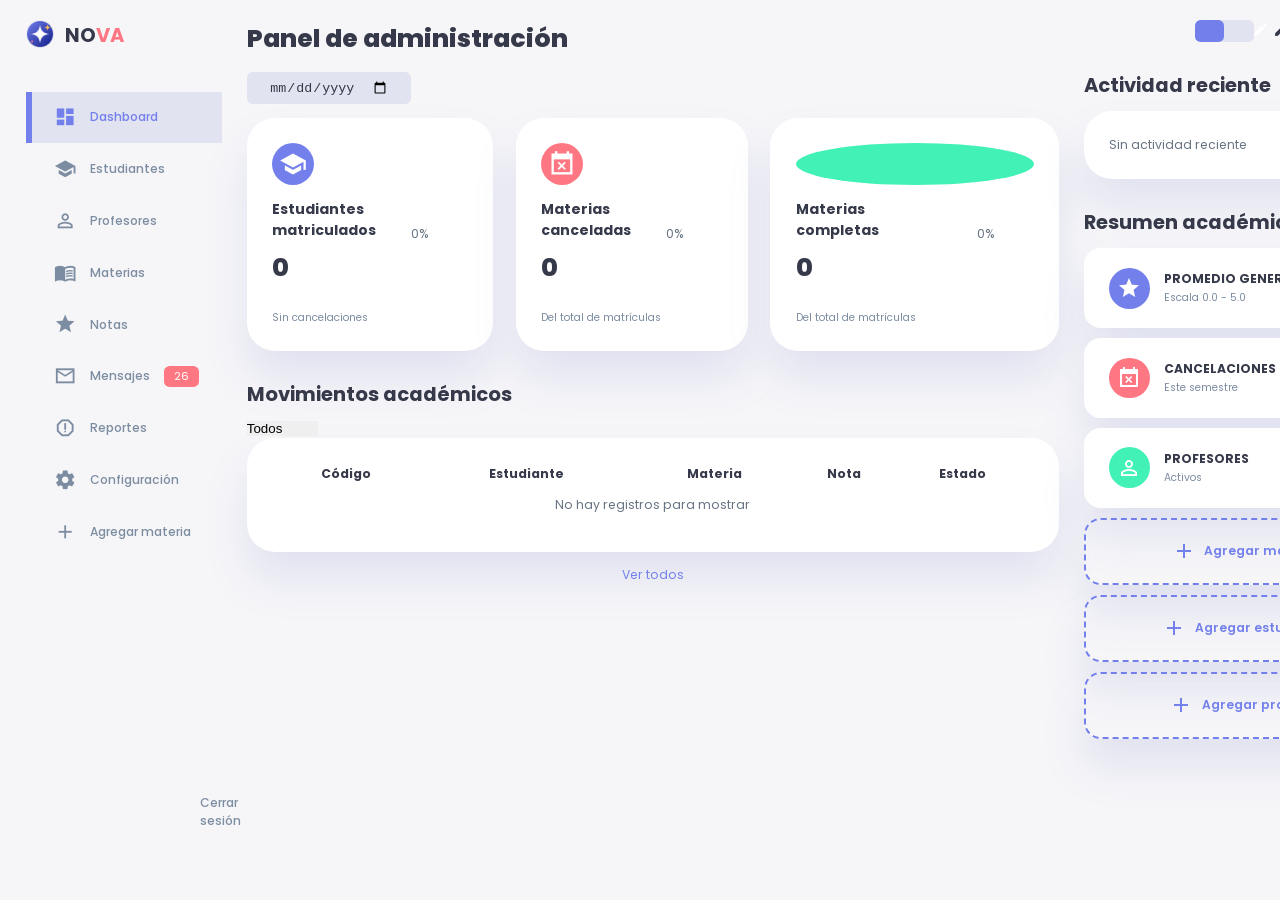
==== Vistas/admin/db.admin.html @ d9df2c99 "Primer commit del proyecto" ====
<!DOCTYPE html>
<html lang="en">
<head>
  <meta charset="UTF-8">
  <meta name="viewport" content="width=device-width, initial-scale=1.0">
  <title>Colegio Nova | Panel de administración</title>

  <link href="https://fonts.googleapis.com/icon?family=Material+Icons+Sharp" rel="stylesheet" />
  <link rel="stylesheet" href="../../css/style.dashboard.css" />
  

</head>
<body>
  <div class="container">
    <aside>
      <div class="top">
        <div class="logo">
          <img src="../../img/img.dashboard/icono-nova.png" alt="Logo Colegio Nova" />
          <h2>NO<span class="danger">VA</span></h2>
        </div>
        <div class="close" id="close-btn">
          <span class="material-icons-sharp"> close </span>
        </div>
      </div>

      <div class="sidebar">
        <a href="#" class="active">
          <span class="material-icons-sharp"> dashboard </span>
          <h3>Dashboard</h3>
        </a>
        <a href="#">
          <span class="material-icons-sharp"> school </span>
          <h3>Estudiantes</h3>
        </a>
        <a href="#">
          <span class="material-icons-sharp"> person_outline </span>
          <h3>Profesores</h3>
        </a>
        <a href="#">
          <span class="material-icons-sharp"> menu_book </span>
          <h3>Materias</h3>
        </a>
        <a href="#">
          <span class="material-icons-sharp"> grade </span>
          <h3>Notas</h3>
        </a>
        <a href="#">
          <span class="material-icons-sharp"> mail_outline </span>
          <h3>Mensajes</h3>
          <span class="message-count">26</span>
        </a>
        <a href="#">
          <span class="material-icons-sharp"> report_gmailerrorred </span>
          <h3>Reportes</h3>
        </a>
        <a href="#">
          <span class="material-icons-sharp"> settings </span>
          <h3>Configuración</h3>
        </a>
        <a href="#">
          <span class="material-icons-sharp"> add </span>
          <h3>Agregar materia</h3>
        </a>
        <a href="#">
          <span class="material-icons-sharp"> logout </span>
          <h3>Cerrar sesión</h3>
        </a>
      </div>
    </aside>

    <main>
      <h1>Panel de administración</h1>

      <div class="date">
        <input type="date" />
      </div>

      <div class="insights">
        <!-- ESTUDIANTES MATRICULADOS -->
        <div class="sales">
          <span class="material-icons-sharp"> school </span>
          <div class="middle">
            <div class="left">
              <h3>Estudiantes matriculados</h3>
              <h1 id="total-estudiantes">0</h1>
            </div>
            <div class="progress">
              <svg>
                <circle cx="38" cy="38" r="36"></circle>
              </svg>
              <div class="number">
                <p id="pct-estudiantes">0%</p>
              </div>
            </div>
          </div>
          <small class="text-muted" id="small-estudiantes"> Sin cancelaciones </small>
        </div>

        <!-- MATERIAS CANCELADAS -->
        <div class="expenses">
          <span class="material-icons-sharp"> event_busy </span>
          <div class="middle">
            <div class="left">
              <h3>Materias canceladas</h3>
              <h1 id="total-canceladas">0</h1>
            </div>
            <div class="progress">
              <svg>
                <circle cx="38" cy="38" r="36"></circle>
              </svg>
              <div class="number">
                <p id="pct-canceladas">0%</p>
              </div>
            </div>
          </div>
          <small class="text-muted"> Del total de matrículas </small>
        </div>

        <!-- MATERIAS COMPLETAS -->
        <div class="income">
          <span class="material-icons-sharp"> task_alt </span>
          <div class="middle">
            <div class="left">
              <h3>Materias completas</h3>
              <h1 id="total-completas">0</h1>
            </div>
            <div class="progress">
              <svg>
                <circle cx="38" cy="38" r="36"></circle>
              </svg>
              <div class="number">
                <p id="pct-completas">0%</p>
              </div>
            </div>
          </div>
          <small class="text-muted"> Del total de matrículas </small>
        </div>
      </div>

      <div class="recent-orders">
        <div class="encabezado-tabla">
          <h2>Movimientos académicos</h2>
          <select id="filtro-estado" class="filtro-estado">
            <option value="Todos">Todos</option>
            <option value="Cancelada">Canceladas</option>
            <option value="Completa">Completas</option>
            <option value="En curso">En curso</option>
          </select>
        </div>
        <table id="recent-orders--table">
          <thead>
            <tr>
              <th>Código</th>
              <th>Estudiante</th>
              <th>Materia</th>
              <th>Nota</th>
              <th>Estado</th>
              <th></th>
            </tr>
          </thead>
          <tbody id="tabla-registros"></tbody>
        </table>
        <a href="#">Ver todos</a>
      </div>
    </main>

    <div class="right">
      <div class="top">
        <button id="menu-btn">
          <span class="material-icons-sharp"> menu </span>
        </button>
        <div class="theme-toggler">
          <span class="material-icons-sharp active"> light_mode </span>
          <span class="material-icons-sharp"> dark_mode </span>
        </div>
        <div class="profile">
          <div class="info">
            <p>Hola, <b>Admin</b></p>
            <small class="text-muted">Administrador</small>
          </div>
          <div class="avatar">AD</div>
        </div>
      </div>

      <div class="recent-updates">
        <h2>Actividad reciente</h2>
        <!-- JS: db.admin.js -->
      </div>

      <div class="sales-analytics">
        <h2>Resumen académico</h2>
        <div id="analytics">
          <!-- JS: db.admin.js -->
        </div>
        <div class="item add-product">
          <div>
            <span class="material-icons-sharp"> add </span>
            <h3>Agregar materia</h3>
          </div>
        </div>
        <div class="item add-product">
          <div>
            <span class="material-icons-sharp"> add </span>
            <h3>Agregar estudiante</h3>
          </div>
        </div>
        <div class="item add-product">
          <div>
            <span class="material-icons-sharp"> add </span>
            <h3>Agregar profesor</h3>
          </div>
        </div>
      </div>
    </div>
  </div>

  <script src="../../js/db.admin.js"></script>
</body>
</html>
---- css/style.dashboard.css ----
/* DECLARATIONS */
@import url("https://fonts.googleapis.com/css2?family=Poppins:wght@300;400;500;600;700;800&display=swap");

/* ROOT VARIABLES */
:root {
  --color-primary: #7380ec;
  --color-danger: #ff7782;
  --color-success: #41f1b6;
  --color-warning: #ffbb55;
  --color-white: #fff;
  --color-info-dark: #7d8da1;
  --color-info-light: #dce1eb;
  --color-dark: #363949;
  --color-light: rgba(132, 139, 200, 0.18);
  --color-primary-variant: #111e88;
  --color-dark-variant: #677483;
  --color-background: #f6f6f9;

  --card-border-radius: 2rem;
  --border-radius-1: 0.4rem;
  --border-radius-2: 0.8rem;
  --border-radius-3: 1.2rem;

  --card-padding: 1.8rem;
  --padding-1: 1.2rem;

  --box-shadow: 0 2rem 3rem var(--color-light);
}

/* DARK THEME VARIABLES */
.dark-theme-variables {
  --color-background: #181a1e;
  --color-white: #202528;
  --color-dark: #edeffd;
  --color-dark-variant: #a3bdcc;
  --color-light: rgba(0, 0, 0, 0.4);
  --box-shadow: 0 2rem 3rem var(--color-light);
}

/* STYLES */
* {
  margin: 0;
  padding: 0;
  outline: 0;
  appearance: none;
  border: 0;
  text-decoration: none;
  list-style: none;
  box-sizing: border-box;
}
html {
  font-size: 14px;
}
body {
  width: 100vw;
  height: 100vh;
  font-family: poppins, sans-serif;
  font-size: 0.88rem;
  background: var(--color-background);
  user-select: none;
  overflow-x: hidden;
  color: var(--color-dark);
}
.container {
  display: grid;
  width: 96%;
  margin: 0 auto;
  gap: 1.8rem;
  grid-template-columns: 14rem auto 23rem;
}
a {
  color: var(--color-dark);
}
img {
  display: block;
  width: 100%;
}
h1 {
  font-weight: 800;
  font-size: 1.8rem;
}
h2 {
  font-size: 1.4rem;
}
h3 {
  font-size: 0.87rem;
}
h4 {
  font-size: 0.8rem;
}
h5 {
  font-family: 0.77rem;
}
small {
  font-size: 0.75rem;
}
.profile-photo {
  width: 2.8rem;
  height: 2.8rem;
  border-radius: 50%;
  overflow: hidden;
}
.text-muted {
  color: var(--color-info-dark);
}
p {
  color: var(--color-dark-variant);
}
b {
  color: var(--color-dark);
}
.primary {
  color: var(--color-primary);
}
.danger {
  color: var(--color-danger);
}
.success {
  color: var(--color-success);
}
.warning {
  color: var(--color-warning);
}

/* START ASIDE */
aside {
  height: 100vh;
}
aside .top {
  display: flex;
  align-items: center;
  justify-content: space-between;
  margin-top: 1.4rem;
}
aside .logo {
  display: flex;
  gap: 0.8rem;
}
aside .logo img {
  width: 2rem;
  height: 2rem;
}
aside .close {
  display: none;
}

/* START SIDEBAR */
aside .sidebar {
  display: flex;
  flex-direction: column;
  height: 86vh;
  position: relative;
  top: 3rem;
}
aside h3 {
  font-weight: 500;
}
aside .sidebar a {
  display: flex;
  color: var(--color-info-dark);
  margin-left: 2rem;
  gap: 1rem;
  align-items: center;
  position: relative;
  height: 3.7rem;
  transition: all 300ms ease;
}
aside .sidebar a span {
  font-size: 1.6rem;
  transition: all 300ms ease;
}
aside .sidebar a:last-child {
  position: absolute;
  bottom: 2rem;
  width: 100%;
}
aside .sidebar a.active {
  background: var(--color-light);
  color: var(--color-primary);
  margin-left: 0;
}
aside .sidebar a.active:before {
  content: "";
  width: 6px;
  height: 100%;
  background: var(--color-primary);
}
aside .sidebar a.active span {
  color: var(--color-primary);
  margin-left: calc(1rem - 6px);
}
aside .sidebar a:hover {
  color: var(--color-primary);
}
aside .sidebar a:hover span {
  margin-left: 1rem;
}
aside .sidebar .message-count {
  background: var(--color-danger);
  color: var(--color-white);
  padding: 2px 10px;
  font-size: 11px;
  border-radius: var(--border-radius-1);
}
/* END SIDEBAR */
/* END ASIDE */

/* START MAIN */
main {
  margin-top: 1.4rem;
}

/* START DATE INPUT */
main .date {
  display: inline-block;
  background: var(--color-light);
  border-radius: var(--border-radius-1);
  margin-top: 1rem;
  padding: 0.5rem 1.6rem;
}
main .date input[type="date"] {
  background: transparent;
  color: var(--color-dark);
}
/* END DATE INPUT */

/* START INSIGHTS */
main .insights {
  display: grid;
  grid-template-columns: repeat(3, 1fr);
  gap: 1.6rem;
}
main .insights > div {
  background: var(--color-white);
  padding: var(--card-padding);
  border-radius: var(--card-border-radius);
  margin-top: 1rem;
  box-shadow: var(--box-shadow);
  transition: all 300ms ease;
}
main .insights > div:hover {
  cursor: pointer;
  box-shadow: none;
}
main .insights > div span {
  background: var(--color-primary);
  padding: 0.5rem;
  border-radius: 50%;
  color: var(--color-white);
  font-size: 2rem;
}
main .insights > div.expenses span {
  background: var(--color-danger);
}
main .insights > div.income span {
  background: var(--color-success);
}
main .insights > div .middle {
  display: flex;
  align-items: center;
  justify-content: space-between;
}
main .insights h3 {
  margin: 1rem 0 0.6rem;
  font-size: 1rem;
}
main .insights .progress {
  position: relative;
  width: 92px;
  height: 92px;
  border-radius: 50%;
}
main .insights svg {
  width: 7rem;
  height: 7rem;
}
main .insights svg circle {
  fill: none;
  stroke: var(--color-primary);
  stroke-width: 14;
  stroke-linecap: round;
  transform: translate(5px, 5px);
  stroke-dasharray: 110;
  stroke-dashoffset: 92;
}
main .insights .sales svg circle {
  stroke-dashoffset: -30;
  stroke-dasharray: 200;
}
main .insights .expenses svg circle {
  stroke-dashoffset: 20;
  stroke-dasharray: 80;
}
main .insights .income svg circle {
  stroke-dashoffset: 35;
}
main .insights .progress .number {
  position: absolute;
  top: -2px;
  left: -2px;
  height: 100%;
  width: 100%;
  display: flex;
  justify-content: center;
  align-items: center;
}
main .insights small {
  margin-top: 1.6rem;
  display: block;
}
/* END INSIGHTS */

/* START RECENT ORDERS */
main .recent-orders {
  margin-top: 2rem;
}
main .recent-orders h2 {
  margin-bottom: 0.8rem;
}
main .recent-orders table {
  background: var(--color-white);
  width: 100%;
  border-radius: var(--card-border-radius);
  padding: var(--card-padding);
  text-align: center;
  box-shadow: var(--box-shadow);
  transition: all 300ms ease;
}
main .recent-orders table:hover {
  cursor: pointer;
  box-shadow: none;
}
main table tbody td {
  height: 2.8rem;
  border-bottom: 1px solid var(--color-light);
  color: var(--color-dark-variant);
}
main table tbody tr:last-child td {
  border: none;
}
main .recent-orders a {
  text-align: center;
  display: block;
  margin: 1rem auto;
  color: var(--color-primary);
}
/* END RECENT ORDERS */

/* START RIGHT SECTION */
.right {
  margin-top: 1.4rem;
}
.right .top {
  display: flex;
  justify-content: end;
  gap: 2rem;
}
.right .top button {
  display: none;
}
.right .theme-toggler {
  background: var(--color-light);
  display: flex;
  justify-content: space-between;
  align-items: center;
  height: 1.6rem;
  width: 4.2rem;
  cursor: pointer;
  border-radius: var(--border-radius-1);
}
.right .theme-toggler span {
  font-size: 1.2rem;
  width: 50%;
  height: 100%;
  display: flex;
  align-items: center;
  justify-content: center;
}
.right .theme-toggler span.active {
  background: var(--color-primary);
  color: white;
  border-radius: var(--border-radius-1);
}
.right .top .profile {
  display: flex;
  gap: 2rem;
  text-align: right;
}

/* START RECENT UPDATES */
.right .recent-updates {
  margin-top: 1rem;
}
.right .recent-updates h2 {
  margin-bottom: 0.8rem;
}
.right .recent-updates .updates {
  background: var(--color-white);
  padding: var(--card-padding);
  border-radius: var(--card-border-radius);
  box-shadow: var(--box-shadow);
  transition: all 300ms ease;
}
.right .recent-updates .updates:hover {
  cursor: pointer;
  box-shadow: none;
}
.right .recent-updates .updates .update {
  display: grid;
  grid-template-columns: 2.6rem auto;
  gap: 1rem;
  margin-bottom: 1rem;
}
/* END RECENT UPDATES */

/* START SALES ANALYTICS */
.right .sales-analytics {
  margin-top: 2rem;
}
.right .sales-analytics h2 {
  margin-bottom: 0.8rem;
}
.right .sales-analytics .item {
  background: var(--color-white);
  display: flex;
  align-items: center;
  gap: 1rem;
  margin-bottom: 0.7rem;
  padding: 1.4rem var(--card-padding);
  border-radius: var(--border-radius-3);
  box-shadow: var(--box-shadow);
  transition: all 300ms ease;
}
.right .sales-analytics .item:hover {
  cursor: pointer;
  box-shadow: none;
}
.right .sales-analytics .item .right {
  display: flex;
  justify-content: space-between;
  align-items: start;
  margin: 0;
  width: 100%;
}
.right .sales-analytics .item .icon {
  padding: 0.6rem;
  color: var(--color-white);
  border-radius: 50%;
  background: var(--color-primary);
  display: flex;
}
.right .sales-analytics .item.offline .icon {
  background: var(--color-danger);
}
.right .sales-analytics .item.customers .icon {
  background: var(--color-success);
}
.right .sales-analytics .add-product {
  background: transparent;
  border: 2px dashed var(--color-primary);
  color: var(--color-primary);
  display: flex;
  align-items: center;
  justify-content: center;
}
.right .sales-analytics .add-product:hover {
  background: var(--color-primary);
  color: white;
}
.right .sales-analytics .add-product div {
  display: flex;
  align-items: center;
  gap: 0.6rem;
}
.right .sales-analytics .add-product h3 {
  font-weight: 600;
}
/* END SALES ANALYTICS */
/* END RIGHT SECTION */

/* START MEDIA QUERIES */
/* TABLETS AND SMALL LAPTOPS */
@media screen and (max-width: 1200px) {
  .container {
    width: 94%;
    grid-template-columns: 7rem auto 23rem;
  }
  aside .logo h2 {
    display: none;
  }
  aside .sidebar h3 {
    display: none;
  }
  aside .sidebar a {
    width: 5.6rem;
  }
  aside .sidebar a:last-child {
    position: relative;
    margin-top: 1.8rem;
  }
  main .insights {
    grid-template-columns: 1fr;
    gap: 0;
  }
  main .recent-orders {
    width: 94%;
    position: absolute;
    left: 50%;
    transform: translateX(-50%);
    margin: 2rem 0 0 8.8rem;
  }
  main .recent-orders table {
    width: 83vw;
  }
  main .recent-orders table thead tr th:first-child,
  main .recent-orders table thead tr th:last-child {
    display: none;
  }
  main .recent-orders table tbody tr td:first-child,
  main .recent-orders table tbody tr td:last-child {
    display: none;
  }
}

/* SMALL TABLETS AND MOBILE */
@media screen and (max-width: 768px) {
  .container {
    width: 100%;
    grid-template-columns: 1fr;
  }
  aside {
    position: fixed;
    left: -100%;
    background: var(--color-white);
    width: 18rem;
    z-index: 3;
    box-shadow: 1rem 3rem 4rem var(--color-light);
    height: 100vh;
    padding-right: var(--card-padding);
    display: none;
    animation: showMenu 400ms ease forwards;
  }
  @keyframes showMenu {
    to {
      left: 0;
    }
  }
  aside .logo {
    margin-left: 1rem;
  }
  aside .logo h2 {
    display: inline;
  }
  aside .sidebar h3 {
    display: inline;
  }
  aside .sidebar a {
    width: 100%;
    height: 3.4rem;
  }
  aside .sidebar a:last-child {
    position: absolute;
    bottom: 5rem;
  }
  aside .close {
    display: inline-block;
    cursor: pointer;
  }
  main {
    margin-top: 8rem;
    padding: 0 1rem;
  }
  main .recent-orders {
    position: relative;
    margin: 3rem 0 0 0;
    width: 100%;
  }
  main .recent-orders table {
    width: 100%;
    margin: 0;
  }
  .right {
    width: 94%;
    margin: 0 auto 4rem;
  }
  .right .top {
    position: fixed;
    top: 0;
    left: 0;
    align-items: center;
    padding: 0 0.8rem;
    height: 4.6rem;
    background: var(--color-white);
    width: 100%;
    margin: 0;
    z-index: 2;
    box-shadow: 0 1rem 1rem var(--color-light);
  }
  .right .top .theme-toggler {
    width: 4.4rem;
    position: absolute;
    left: 66%;
  }
  .right .top .profile .info {
    display: none;
  }
  .right .top button {
    display: inline-block;
    background: transparent;
    cursor: pointer;
    color: var(--color-dark);
    position: absolute;
    left: 1rem;
  }
  .right .top button span {
    font-size: 2rem;
  }
}
/* END MEDIA QUERIES */
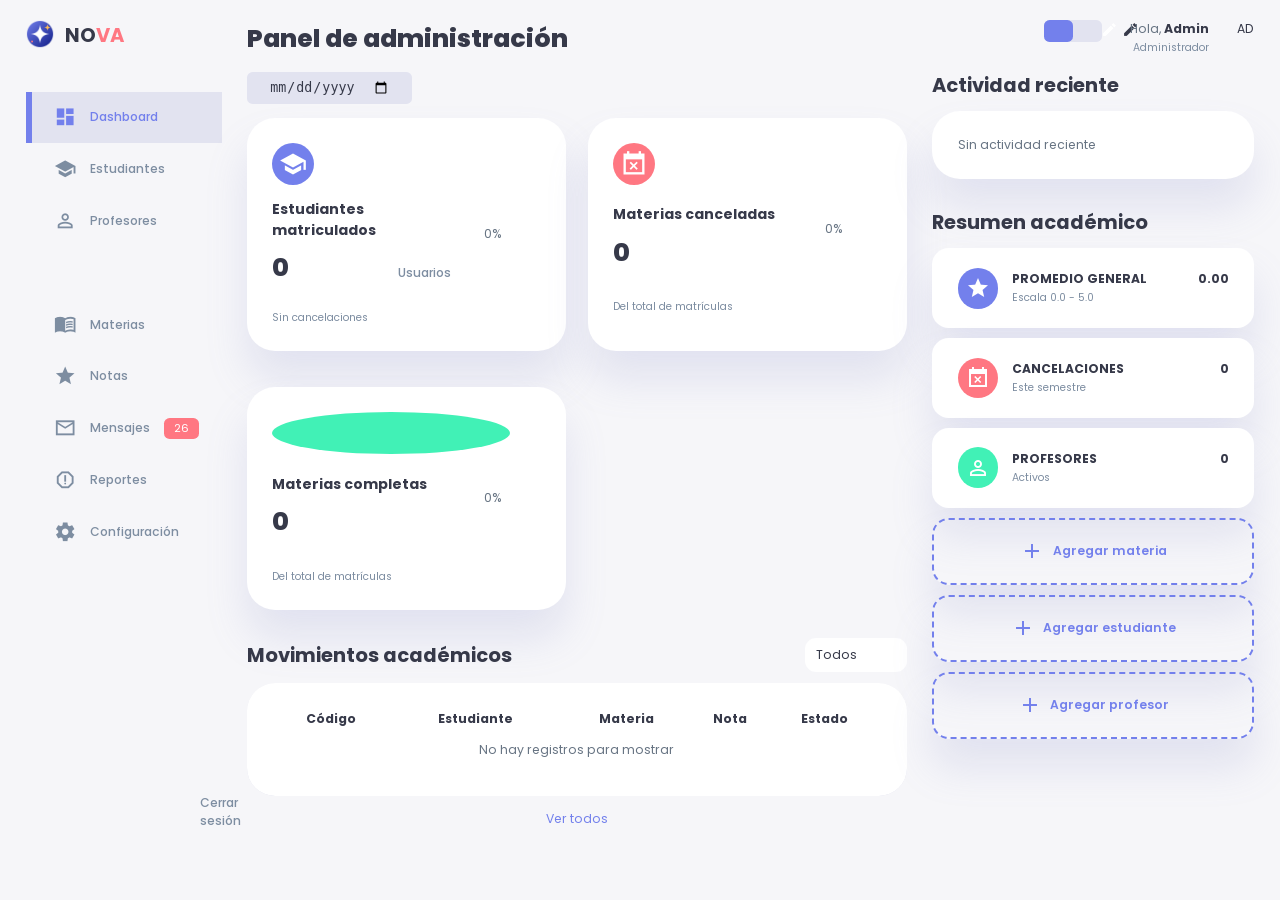
==== commit 5c7d92ad: "Se agregan las vistas al db admin se agregan gestion de usuario y se corrigen errores, el login se m" ====
--- a/Vistas/admin/db.admin.html
+++ b/Vistas/admin/db.admin.html
@@ -1,5 +1,5 @@
 <!DOCTYPE html>
-<html lang="en">
+<html lang="es">
 <head>
   <meta charset="UTF-8">
   <meta name="viewport" content="width=device-width, initial-scale=1.0">
@@ -24,44 +24,44 @@
       </div>
 
       <div class="sidebar">
-        <a href="#" class="active">
+        <a href="#dashboard" class="active">
           <span class="material-icons-sharp"> dashboard </span>
           <h3>Dashboard</h3>
         </a>
-        <a href="#">
+        <a href="#estudiantes">
           <span class="material-icons-sharp"> school </span>
           <h3>Estudiantes</h3>
         </a>
-        <a href="#">
+        <a href="#profesores">
           <span class="material-icons-sharp"> person_outline </span>
           <h3>Profesores</h3>
         </a>
-        <a href="#">
+        <a href="#usuarios">
+          <span class="material-icons-sharp"> manage_accounts </span>
+          <h3>Usuarios</h3>
+        </a>
+        <a href="#materias">
           <span class="material-icons-sharp"> menu_book </span>
           <h3>Materias</h3>
         </a>
-        <a href="#">
+        <a href="#notas">
           <span class="material-icons-sharp"> grade </span>
           <h3>Notas</h3>
         </a>
-        <a href="#">
+        <a href="#mensajes">
           <span class="material-icons-sharp"> mail_outline </span>
           <h3>Mensajes</h3>
           <span class="message-count">26</span>
         </a>
-        <a href="#">
+        <a href="#reportes">
           <span class="material-icons-sharp"> report_gmailerrorred </span>
           <h3>Reportes</h3>
         </a>
-        <a href="#">
+        <a href="#configuracion">
           <span class="material-icons-sharp"> settings </span>
           <h3>Configuración</h3>
         </a>
-        <a href="#">
-          <span class="material-icons-sharp"> add </span>
-          <h3>Agregar materia</h3>
-        </a>
-        <a href="#">
+        <a href="../autenticacion/login.html">
           <span class="material-icons-sharp"> logout </span>
           <h3>Cerrar sesión</h3>
         </a>
@@ -69,14 +69,16 @@
     </aside>
 
     <main>
-      <h1>Panel de administración</h1>
-
-      <div class="date">
+
+      <h1 id="titulo-vista">Panel de administración</h1>
+      <!-- Vista principal o de inicio -->
+      <section class="vista activa" id="vista-dashboard" aria-label="Dashboard">
+        <div class="date">
         <input type="date" />
       </div>
 
       <div class="insights">
-        <!-- ESTUDIANTES MATRICULADOS -->
+        <!-- Estudiantes Matriculados -->
         <div class="sales">
           <span class="material-icons-sharp"> school </span>
           <div class="middle">
@@ -96,7 +98,7 @@
           <small class="text-muted" id="small-estudiantes"> Sin cancelaciones </small>
         </div>
 
-        <!-- MATERIAS CANCELADAS -->
+        <!-- Materias canceladas -->
         <div class="expenses">
           <span class="material-icons-sharp"> event_busy </span>
           <div class="middle">
@@ -116,7 +118,7 @@
           <small class="text-muted"> Del total de matrículas </small>
         </div>
 
-        <!-- MATERIAS COMPLETAS -->
+        <!-- Materias completas -->
         <div class="income">
           <span class="material-icons-sharp"> task_alt </span>
           <div class="middle">
@@ -147,6 +149,7 @@
             <option value="En curso">En curso</option>
           </select>
         </div>
+        <div class="tabla-scroll">
         <table id="recent-orders--table">
           <thead>
             <tr>
@@ -160,8 +163,15 @@
           </thead>
           <tbody id="tabla-registros"></tbody>
         </table>
+        </div>
         <a href="#">Ver todos</a>
       </div>
+
+      </section>
+
+      <!-- Las demás vistas se cargan aquí desde Vistas/admin/vistas/<nombre>/ (ver js/navegacion.js) -->
+      <div id="contenedor-vistas"></div>
+
     </main>
 
     <div class="right">
@@ -192,19 +202,19 @@
         <div id="analytics">
           <!-- JS: db.admin.js -->
         </div>
-        <div class="item add-product">
+        <div class="item add-product" data-vista="materias">
           <div>
             <span class="material-icons-sharp"> add </span>
             <h3>Agregar materia</h3>
           </div>
         </div>
-        <div class="item add-product">
+        <div class="item add-product" data-vista="estudiantes">
           <div>
             <span class="material-icons-sharp"> add </span>
             <h3>Agregar estudiante</h3>
           </div>
         </div>
-        <div class="item add-product">
+        <div class="item add-product" data-vista="profesores">
           <div>
             <span class="material-icons-sharp"> add </span>
             <h3>Agregar profesor</h3>
@@ -214,6 +224,8 @@
     </div>
   </div>
 
+  <script src="../../js/utils.js"></script>
   <script src="../../js/db.admin.js"></script>
+  <script src="../../js/navegacion.js"></script>
 </body>
 </html>
--- a/css/style.dashboard.css
+++ b/css/style.dashboard.css
@@ -52,8 +52,8 @@
   font-size: 14px;
 }
 body {
-  width: 100vw;
-  height: 100vh;
+  width: 100%;
+  min-height: 100vh;
   font-family: poppins, sans-serif;
   font-size: 0.88rem;
   background: var(--color-background);
@@ -66,7 +66,7 @@
   width: 96%;
   margin: 0 auto;
   gap: 1.8rem;
-  grid-template-columns: 14rem auto 23rem;
+  grid-template-columns: 14rem minmax(0, 1fr) 23rem;
 }
 a {
   color: var(--color-dark);
@@ -208,6 +208,7 @@
 /* START MAIN */
 main {
   margin-top: 1.4rem;
+  min-width: 0;
 }
 
 /* START DATE INPUT */
@@ -227,7 +228,7 @@
 /* START INSIGHTS */
 main .insights {
   display: grid;
-  grid-template-columns: repeat(3, 1fr);
+  grid-template-columns: repeat(auto-fit, minmax(15rem, 1fr));
   gap: 1.6rem;
 }
 main .insights > div {
@@ -478,67 +479,77 @@
 /* END SALES ANALYTICS */
 /* END RIGHT SECTION */
 
-/* START MEDIA QUERIES */
-/* TABLETS AND SMALL LAPTOPS */
+/* START MEDIA QUERIES (mobile first en la práctica: escritorio → tablet → celular) */
+
+/* Tabla con scroll horizontal en vez de salirse de la pantalla */
+.tabla-scroll {
+  overflow-x: auto;
+  -webkit-overflow-scrolling: touch;
+  border-radius: var(--card-border-radius);
+}
+main .recent-orders table {
+  min-width: 36rem;
+}
+
+/* LAPTOPS PEQUEÑAS Y TABLETS HORIZONTALES */
 @media screen and (max-width: 1200px) {
   .container {
-    width: 94%;
-    grid-template-columns: 7rem auto 23rem;
-  }
-  aside .logo h2 {
-    display: none;
-  }
+    width: 96%;
+    grid-template-columns: 6rem minmax(0, 1fr) 19rem;
+    gap: 1.2rem;
+  }
+  aside .logo h2,
   aside .sidebar h3 {
     display: none;
   }
   aside .sidebar a {
+    width: 4.6rem;
+    margin-left: 1rem;
+  }
+  aside .sidebar a.active {
+    margin-left: 0;
     width: 5.6rem;
   }
   aside .sidebar a:last-child {
     position: relative;
     margin-top: 1.8rem;
-  }
-  main .insights {
-    grid-template-columns: 1fr;
-    gap: 0;
-  }
-  main .recent-orders {
-    width: 94%;
-    position: absolute;
-    left: 50%;
-    transform: translateX(-50%);
-    margin: 2rem 0 0 8.8rem;
-  }
-  main .recent-orders table {
-    width: 83vw;
-  }
-  main .recent-orders table thead tr th:first-child,
-  main .recent-orders table thead tr th:last-child {
+    bottom: auto;
+  }
+  aside .sidebar .message-count {
     display: none;
   }
-  main .recent-orders table tbody tr td:first-child,
-  main .recent-orders table tbody tr td:last-child {
-    display: none;
-  }
-}
-
-/* SMALL TABLETS AND MOBILE */
-@media screen and (max-width: 768px) {
+  .right .top {
+    gap: 1rem;
+  }
+  .right .top .profile {
+    gap: 0.8rem;
+  }
+}
+
+/* TABLETS VERTICALES Y CELULARES: menú tipo hamburguesa */
+@media screen and (max-width: 900px) {
   .container {
     width: 100%;
     grid-template-columns: 1fr;
+    gap: 0;
   }
   aside {
     position: fixed;
+    top: 0;
     left: -100%;
     background: var(--color-white);
-    width: 18rem;
-    z-index: 3;
+    width: min(18rem, 85vw);
+    z-index: 5;
     box-shadow: 1rem 3rem 4rem var(--color-light);
     height: 100vh;
+    height: 100dvh;
+    overflow-y: auto;
     padding-right: var(--card-padding);
     display: none;
-    animation: showMenu 400ms ease forwards;
+  }
+  aside.abierto {
+    display: block;
+    animation: showMenu 300ms ease forwards;
   }
   @keyframes showMenu {
     to {
@@ -548,58 +559,58 @@
   aside .logo {
     margin-left: 1rem;
   }
-  aside .logo h2 {
-    display: inline;
-  }
+  aside .logo h2,
   aside .sidebar h3 {
     display: inline;
   }
-  aside .sidebar a {
+  aside .sidebar {
+    height: auto;
+    top: 1.5rem;
+    padding-bottom: 2rem;
+  }
+  aside .sidebar a,
+  aside .sidebar a.active {
     width: 100%;
     height: 3.4rem;
   }
   aside .sidebar a:last-child {
-    position: absolute;
-    bottom: 5rem;
+    position: relative;
+    bottom: auto;
+    margin-top: 1rem;
+  }
+  aside .sidebar .message-count {
+    display: inline;
   }
   aside .close {
     display: inline-block;
     cursor: pointer;
   }
   main {
-    margin-top: 8rem;
+    margin-top: 6.4rem;
     padding: 0 1rem;
   }
-  main .recent-orders {
-    position: relative;
-    margin: 3rem 0 0 0;
+  .right {
     width: 100%;
-  }
-  main .recent-orders table {
-    width: 100%;
-    margin: 0;
-  }
-  .right {
-    width: 94%;
-    margin: 0 auto 4rem;
+    padding: 0 1rem;
+    margin: 0 auto 3rem;
   }
   .right .top {
     position: fixed;
     top: 0;
     left: 0;
     align-items: center;
-    padding: 0 0.8rem;
+    justify-content: space-between;
+    padding: 0 1rem 0 4rem;
     height: 4.6rem;
     background: var(--color-white);
     width: 100%;
     margin: 0;
-    z-index: 2;
+    z-index: 4;
     box-shadow: 0 1rem 1rem var(--color-light);
   }
   .right .top .theme-toggler {
+    position: static;
     width: 4.4rem;
-    position: absolute;
-    left: 66%;
   }
   .right .top .profile .info {
     display: none;
@@ -615,5 +626,71 @@
   .right .top button span {
     font-size: 2rem;
   }
-}
-/* END MEDIA QUERIES */+  /* Tarjetas del panel derecho en dos columnas cuando hay espacio */
+  .right .sales-analytics #analytics {
+    display: grid;
+    grid-template-columns: repeat(auto-fit, minmax(16rem, 1fr));
+    column-gap: 0.8rem;
+  }
+}
+
+/* CELULARES */
+@media screen and (max-width: 600px) {
+  html {
+    font-size: 13px;
+  }
+  h1 {
+    font-size: 1.5rem;
+  }
+  main {
+    padding: 0 0.8rem;
+  }
+  main .insights {
+    grid-template-columns: 1fr;
+    gap: 0;
+  }
+  main .recent-orders .encabezado-tabla {
+    flex-wrap: wrap;
+    gap: 0.6rem;
+  }
+  :root {
+    --card-padding: 1.3rem;
+  }
+}
+/* END MEDIA QUERIES */
+
+/* ===== Vistas (SPA): solo se muestra la vista activa ===== */
+.vista {
+  display: none;
+}
+.vista.activa {
+  display: block;
+}
+
+/* Encabezado de la tabla de movimientos (título + filtro) */
+main .recent-orders .encabezado-tabla {
+  display: flex;
+  align-items: center;
+  justify-content: space-between;
+  gap: 1rem;
+  margin-bottom: 0.8rem;
+}
+main .recent-orders .encabezado-tabla h2 {
+  margin-bottom: 0;
+}
+.filtro-estado {
+  height: 2.4rem;
+  padding: 0 0.8rem;
+  border-radius: var(--border-radius-2);
+  background: var(--color-white);
+  color: var(--color-dark);
+  font: inherit;
+  cursor: pointer;
+}
+
+/* Laptops de poca altura: menú más compacto para que quepan todas las opciones */
+@media screen and (min-width: 901px) and (max-height: 820px) {
+  aside .sidebar a {
+    height: 3rem;
+  }
+}
